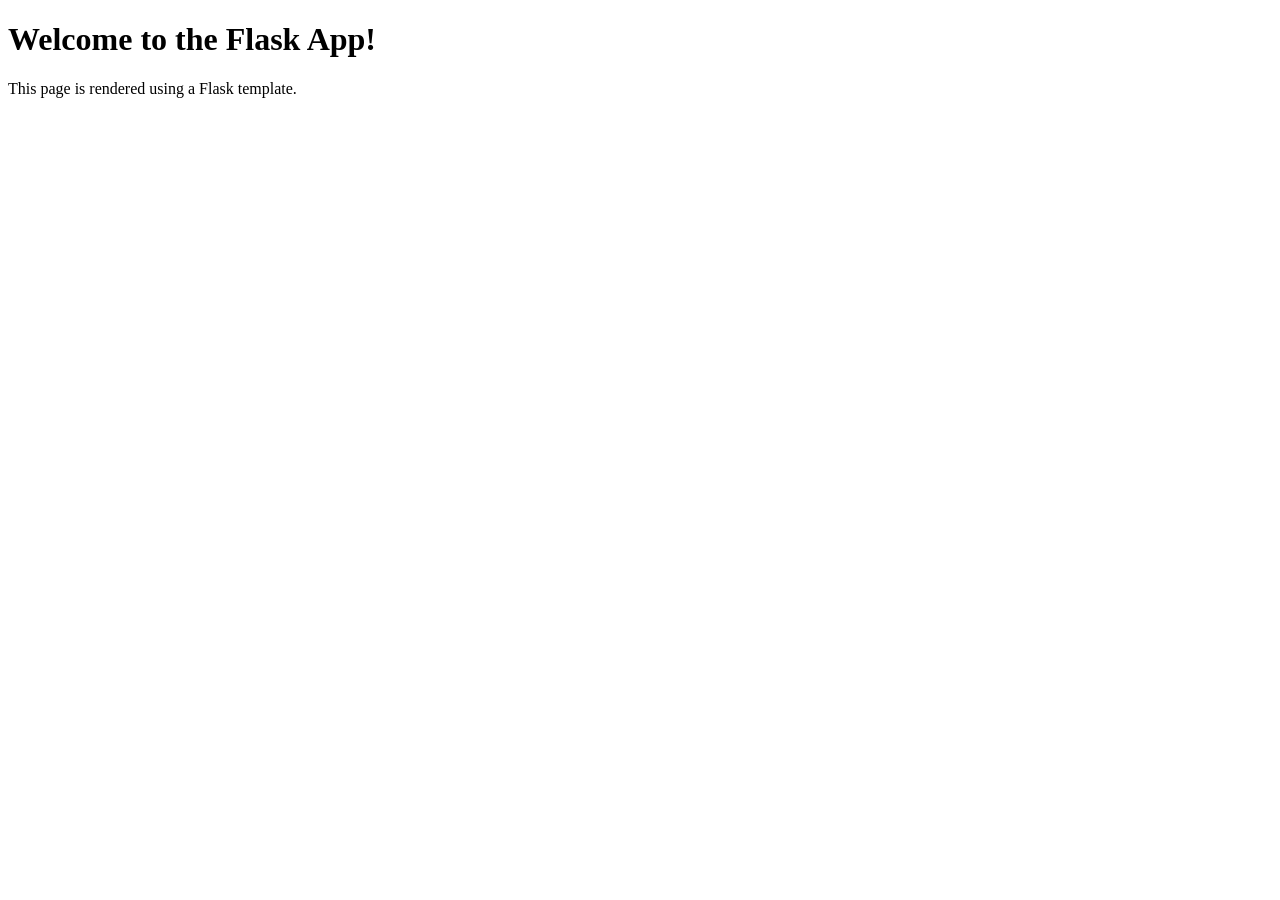
==== flask-ui/templates/index.html @ feed155f "Updated" ====
<!DOCTYPE html>
<html lang="en">
<head>
    <meta charset="UTF-8">
    <meta name="viewport" content="width=device-width, initial-scale=1.0">
    <title>My Flask App Home</title>
    <!-- Example of linking a static file (e.g., CSS file in a 'static' folder) -->
    <!-- <link rel="stylesheet" href="{{ url_for('static', filename='style.css') }}"> -->
</head>
<body>
    <h1>Welcome to the Flask App!</h1>
    <p>This page is rendered using a Flask template.</p>
</body>
</html>
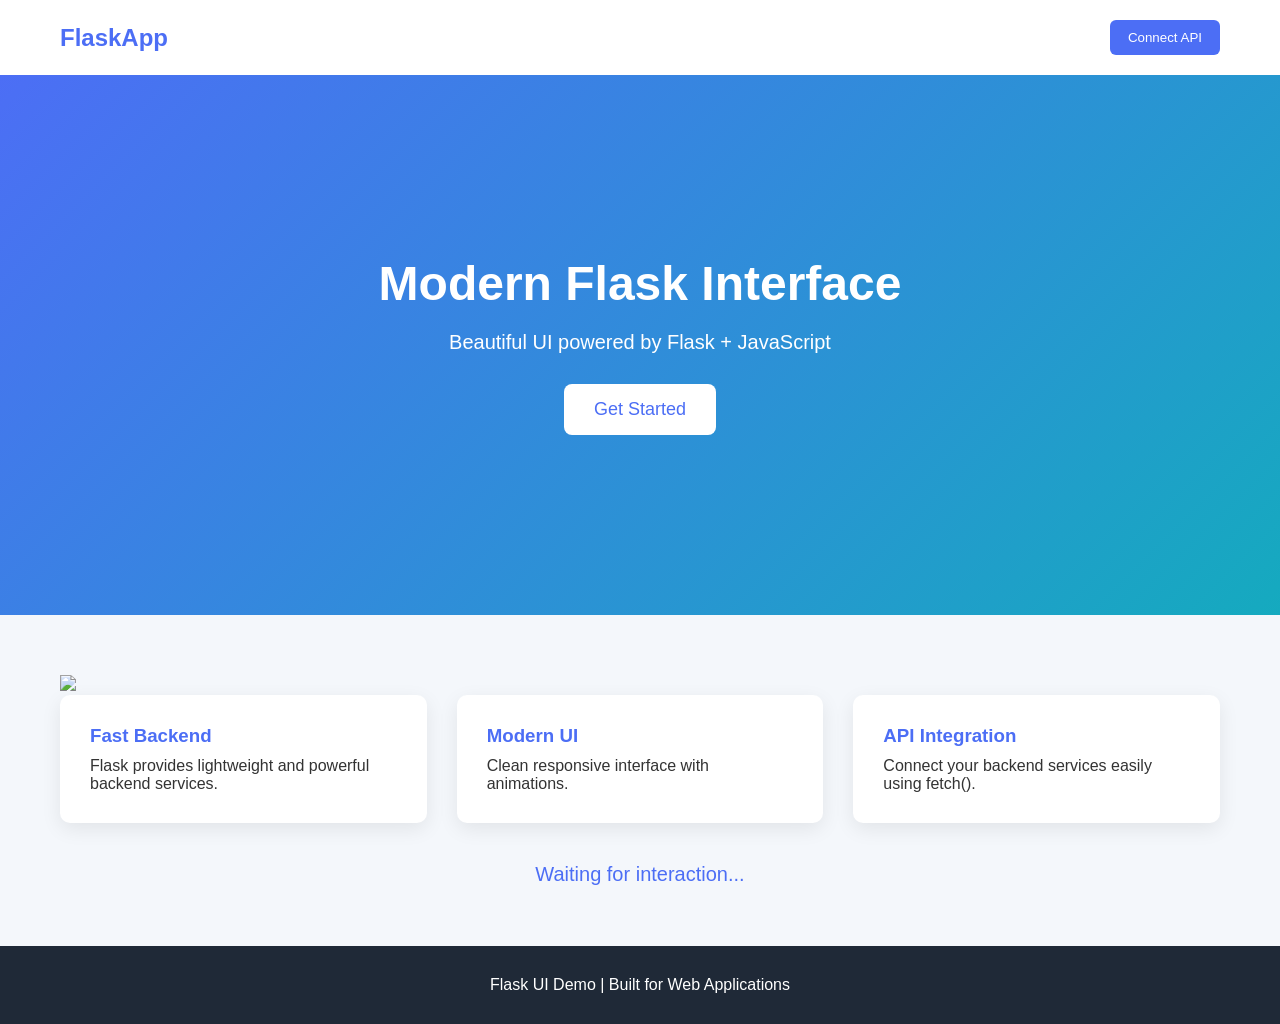
==== commit 98087935: "Updated" ====
--- a/flask-ui/templates/index.html
+++ b/flask-ui/templates/index.html
@@ -1,14 +1,223 @@
 <!DOCTYPE html>
 <html lang="en">
 <head>
-    <meta charset="UTF-8">
-    <meta name="viewport" content="width=device-width, initial-scale=1.0">
-    <title>My Flask App Home</title>
-    <!-- Example of linking a static file (e.g., CSS file in a 'static' folder) -->
-    <!-- <link rel="stylesheet" href="{{ url_for('static', filename='style.css') }}"> -->
+<meta charset="UTF-8">
+<title>Flask Dashboard</title>
+
+<meta name="viewport" content="width=device-width, initial-scale=1.0">
+
+<style>
+
+*{
+    margin:0;
+    padding:0;
+    box-sizing:border-box;
+    font-family:Segoe UI, sans-serif;
+}
+
+body{
+    background:#f4f7fb;
+    color:#333;
+}
+
+/* NAVBAR */
+
+nav{
+    display:flex;
+    justify-content:space-between;
+    align-items:center;
+    padding:20px 60px;
+    background:white;
+    box-shadow:0 2px 10px rgba(0,0,0,0.1);
+}
+
+nav h1{
+    color:#4c6ef5;
+}
+
+nav button{
+    padding:10px 18px;
+    border:none;
+    background:#4c6ef5;
+    color:white;
+    border-radius:6px;
+    cursor:pointer;
+    transition:0.3s;
+}
+
+nav button:hover{
+    background:#364fc7;
+}
+
+/* HERO */
+
+.hero{
+    height:60vh;
+    display:flex;
+    flex-direction:column;
+    justify-content:center;
+    align-items:center;
+    text-align:center;
+    color:white;
+    background:linear-gradient(135deg,#4c6ef5,#15aabf);
+}
+
+.hero h2{
+    font-size:48px;
+    margin-bottom:20px;
+}
+
+.hero p{
+    font-size:20px;
+    margin-bottom:30px;
+}
+
+.hero button{
+    padding:15px 30px;
+    font-size:18px;
+    border:none;
+    border-radius:8px;
+    background:white;
+    color:#4c6ef5;
+    cursor:pointer;
+    transition:0.3s;
+}
+
+.hero button:hover{
+    transform:scale(1.05);
+}
+
+/* CARDS */
+
+.section{
+    padding:60px;
+}
+
+.cards{
+    display:grid;
+    grid-template-columns:repeat(auto-fit,minmax(250px,1fr));
+    gap:30px;
+}
+
+.card{
+    background:white;
+    padding:30px;
+    border-radius:10px;
+    box-shadow:0 6px 20px rgba(0,0,0,0.08);
+    transition:0.3s;
+}
+
+.card:hover{
+    transform:translateY(-8px);
+}
+
+.card h3{
+    margin-bottom:10px;
+    color:#4c6ef5;
+}
+
+/* STATUS BOX */
+
+.status{
+    margin-top:40px;
+    text-align:center;
+    font-size:20px;
+    color:#4c6ef5;
+}
+
+/* FOOTER */
+
+footer{
+    text-align:center;
+    padding:30px;
+    background:#1f2937;
+    color:white;
+}
+
+</style>
 </head>
+
 <body>
-    <h1>Welcome to the Flask App!</h1>
-    <p>This page is rendered using a Flask template.</p>
+
+<nav>
+<h1>FlaskApp</h1>
+<button onclick="loadData()">Connect API</button>
+</nav>
+
+<section class="hero">
+
+<h2>Modern Flask Interface</h2>
+
+<p>Beautiful UI powered by Flask + JavaScript</p>
+
+<button onclick="showWelcome()">Get Started</button>
+
+</section>
+
+<section class="section">
+
+    <img src="{{ url_for('static', filename='uploads/' + image) }}" width="300">
+
+<div class="cards">
+
+<div class="card">
+<h3>Fast Backend</h3>
+<p>Flask provides lightweight and powerful backend services.</p>
+</div>
+
+<div class="card">
+<h3>Modern UI</h3>
+<p>Clean responsive interface with animations.</p>
+</div>
+
+<div class="card">
+<h3>API Integration</h3>
+<p>Connect your backend services easily using fetch().</p>
+</div>
+
+</div>
+
+<div class="status" id="status">
+Waiting for interaction...
+</div>
+
+</section>
+
+<footer>
+
+<p>Flask UI Demo | Built for Web Applications</p>
+
+</footer>
+
+<script>
+
+function showWelcome(){
+
+document.getElementById("status").innerHTML =
+"Welcome Bossa! The interface is working 🚀";
+
+}
+
+function loadData(){
+
+fetch("/api/data")
+.then(res=>res.json())
+.then(data=>{
+
+document.getElementById("status").innerHTML =
+"Backend Response: " + data.message;
+
+})
+.catch(err=>{
+
+document.getElementById("status").innerHTML =
+"Error connecting to backend";
+
+});
+
+}
+
+</script>
+
 </body>
 </html>
